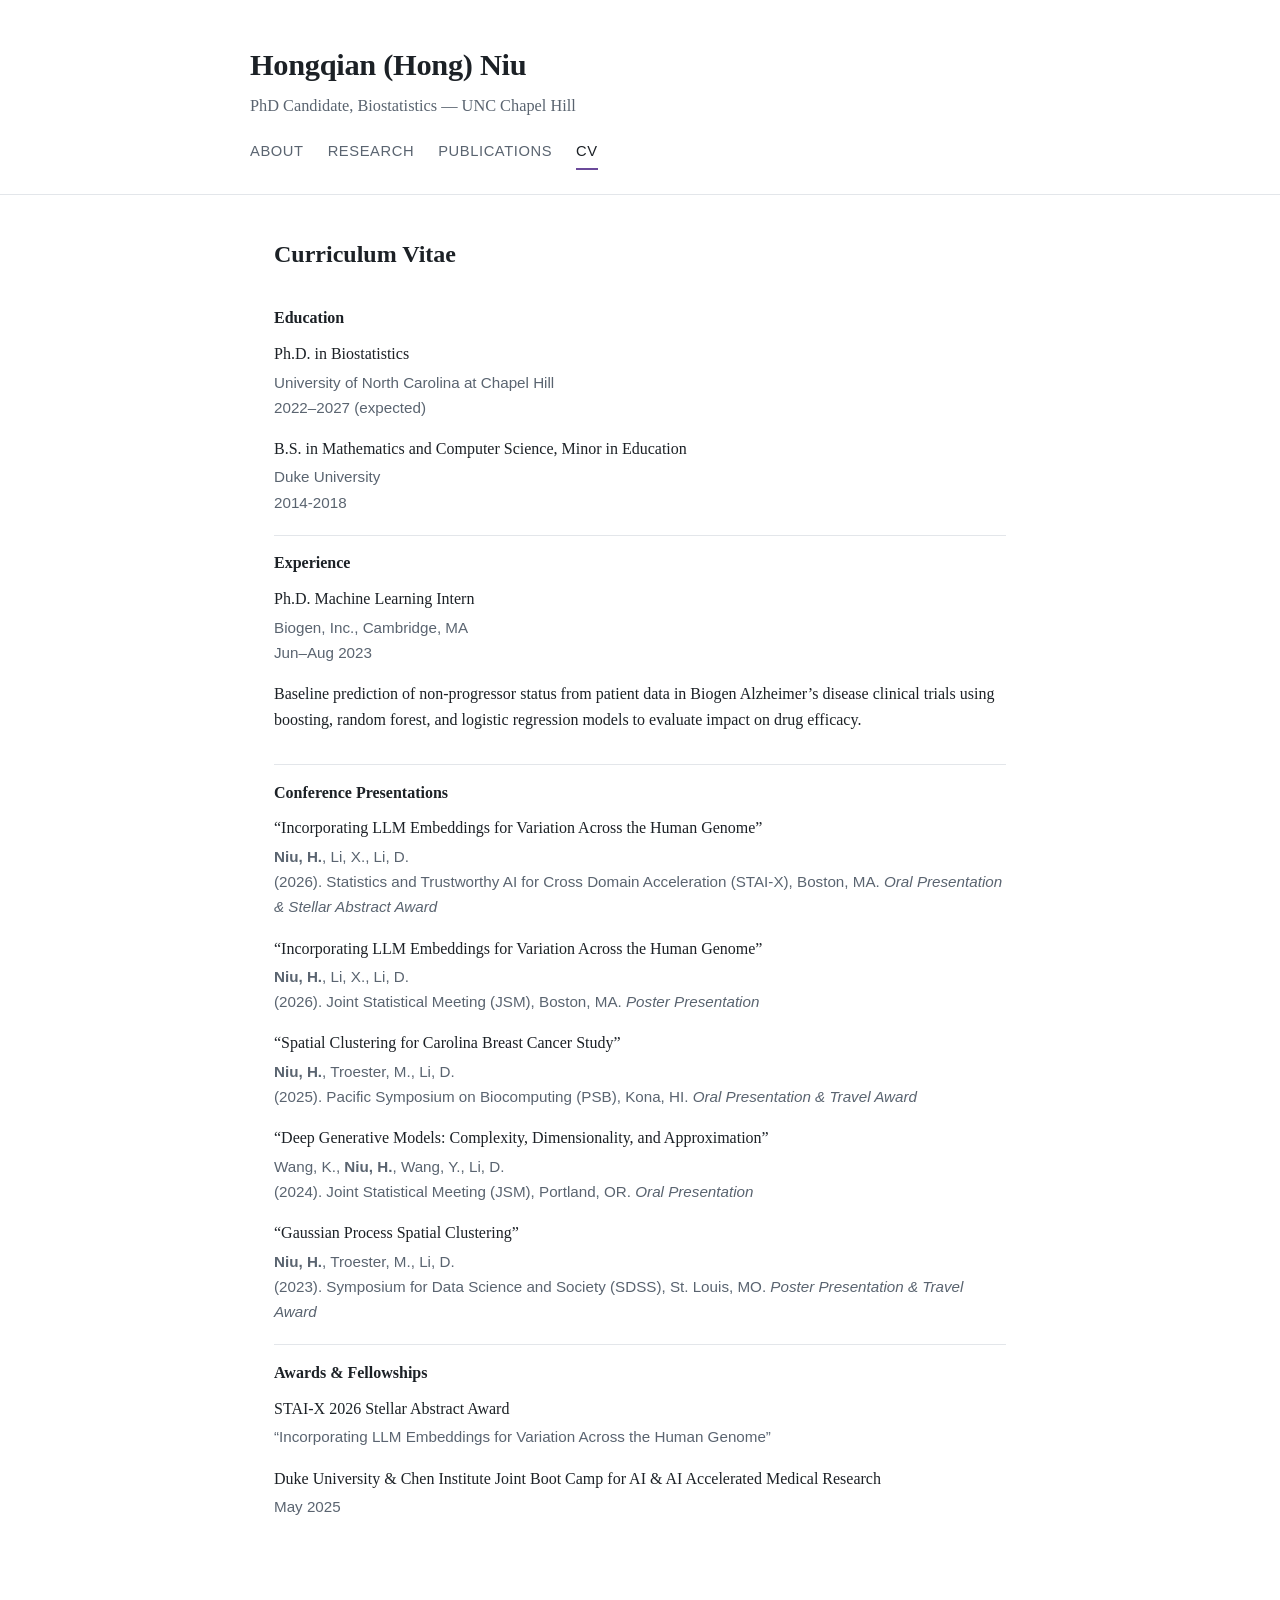
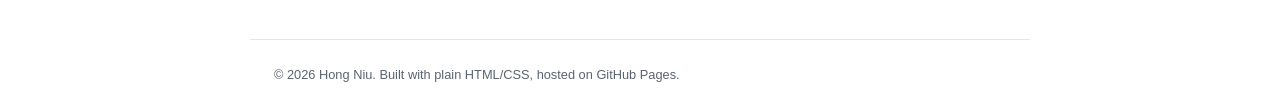
==== cv.html @ e0e41a6f "initial" ====
<!DOCTYPE html>
<html lang="en">
<head>
<meta charset="UTF-8">
<meta name="viewport" content="width=device-width, initial-scale=1.0">
<title>CV — Hong Niu</title>
<link rel="stylesheet" href="css/style.css">
</head>
<body>

<header class="site-header">
  <div class="header-inner">
    <p class="name">Hongqian (Hong) Niu</p>
    <p class="role">PhD Candidate, Biostatistics — UNC Chapel Hill</p>
    <nav class="site-nav">
      <a href="index.html">About</a>
      <a href="research.html">Research</a>
      <a href="publications.html">Publications</a>
      <a href="cv.html" class="active">CV</a>
    </nav>
  </div>
</header>

<main>
  <h1 class="page-title">Curriculum Vitae</h1>

  <section>
    <div class="entry">
      <p class="entry-title" style="margin-bottom: 0.6rem;">Education</p>
      <div class="cv-item">
        <p class="cv-degree">Ph.D. in Biostatistics</p>
        <p class="entry-meta">University of North Carolina at Chapel Hill<br>2022&ndash;2027 (expected)</p>
      </div>
      <div class="cv-item">
        <p class="cv-degree">B.S. in Mathematics and Computer Science, Minor in Education</p>
        <p class="entry-meta">Duke University<br>2014-2018</p>
      </div>
    </div>

    <div class="entry">
      <p class="entry-title" style="margin-bottom: 0.6rem;">Experience</p>
      <div class="cv-item">
        <p class="cv-degree">Ph.D. Machine Learning Intern</p>
        <p class="entry-meta">Biogen, Inc., Cambridge, MA<br>Jun&ndash;Aug 2023</p>
        <p>Baseline prediction of non-progressor status from patient data in Biogen Alzheimer&rsquo;s
          disease clinical trials using boosting, random forest, and logistic regression models to
          evaluate impact on drug efficacy.</p>
      </div>
    </div>

    <div class="entry">
      <p class="entry-title" style="margin-bottom: 0.6rem;">Conference Presentations</p>

      <div class="cv-item">
        <p class="cv-degree">&ldquo;Incorporating LLM Embeddings for Variation Across the Human Genome&rdquo;</p>
        <p class="entry-meta"><strong>Niu, H.</strong>, Li, X., Li, D.<br>(2026). Statistics and Trustworthy AI for Cross Domain Acceleration (STAI-X), Boston, MA. <em>Oral Presentation &amp; Stellar Abstract Award</em></p>
      </div>

      <div class="cv-item">
        <p class="cv-degree">&ldquo;Incorporating LLM Embeddings for Variation Across the Human Genome&rdquo;</p>
        <p class="entry-meta"><strong>Niu, H.</strong>, Li, X., Li, D.<br>(2026). Joint Statistical Meeting (JSM), Boston, MA. <em>Poster Presentation</em></p>
      </div>

      <div class="cv-item">
        <p class="cv-degree">&ldquo;Spatial Clustering for Carolina Breast Cancer Study&rdquo;</p>
        <p class="entry-meta"><strong>Niu, H.</strong>, Troester, M., Li, D.<br>(2025). Pacific Symposium on Biocomputing (PSB), Kona, HI. <em>Oral Presentation &amp; Travel Award</em></p>
      </div>

      <div class="cv-item">
        <p class="cv-degree">&ldquo;Deep Generative Models: Complexity, Dimensionality, and Approximation&rdquo;</p>
        <p class="entry-meta">Wang, K., <strong>Niu, H.</strong>, Wang, Y., Li, D.<br>(2024). Joint Statistical Meeting (JSM), Portland, OR. <em>Oral Presentation</em></p>
      </div>

      <div class="cv-item">
        <p class="cv-degree">&ldquo;Gaussian Process Spatial Clustering&rdquo;</p>
        <p class="entry-meta"><strong>Niu, H.</strong>, Troester, M., Li, D.<br>(2023). Symposium for Data Science and Society (SDSS), St. Louis, MO. <em>Poster Presentation &amp; Travel Award</em></p>
      </div>
    </div>

    <!--
    <div class="entry">
      <p class="entry-title">Skills</p>
      <p>R, Python, SAS, [statistical methods], [software/tools]</p>
    </div>
    -->

    <div class="entry">
      <p class="entry-title" style="margin-bottom: 0.6rem;">Awards &amp; Fellowships</p>
      <div class="cv-item">
        <p class="cv-degree">STAI-X 2026 Stellar Abstract Award</p>
        <p class="entry-meta">&ldquo;Incorporating LLM Embeddings for Variation Across the Human Genome&rdquo;</p>
      </div>
      <div class="cv-item">
        <p class="cv-degree">Duke University &amp; Chen Institute Joint Boot Camp for AI &amp; AI Accelerated Medical Research</p>
        <p class="entry-meta">May 2025</p>
      </div>
    </div>
  </section>
</main>

<footer class="site-footer">
  &copy; 2026 Hong Niu. Built with plain HTML/CSS, hosted on GitHub Pages.
</footer>

</body>
</html>
---- css/style.css ----
:root {
  --ink: #1c2126;
  --muted: #5a6470;
  --line: #e3e6ea;
  --accent: #6b4a9a;
  --bg: #ffffff;
  --bg-soft: #f7f7f8;
  --max-width: 780px;
}

* { box-sizing: border-box; }

body {
  margin: 0;
  font-family: "Georgia", "Iowan Old Style", serif;
  color: var(--ink);
  background: var(--bg);
  line-height: 1.65;
}

header.site-header {
  border-bottom: 1px solid var(--line);
  padding: 2.5rem 1.5rem 1.5rem;
}

.header-inner {
  max-width: var(--max-width);
  margin: 0 auto;
}

.name {
  font-size: 1.9rem;
  font-weight: 700;
  margin: 0 0 0.15rem;
  letter-spacing: -0.01em;
}

.role {
  color: var(--muted);
  font-size: 1.02rem;
  margin: 0 0 1.2rem;
}

nav.site-nav {
  display: flex;
  gap: 1.5rem;
  font-family: "Helvetica Neue", Arial, sans-serif;
  font-size: 0.92rem;
  text-transform: uppercase;
  letter-spacing: 0.04em;
}

nav.site-nav a {
  color: var(--muted);
  text-decoration: none;
  padding-bottom: 0.3rem;
  border-bottom: 2px solid transparent;
}

nav.site-nav a:hover,
nav.site-nav a.active {
  color: var(--ink);
  border-bottom-color: var(--accent);
}

main {
  max-width: var(--max-width);
  margin: 0 auto;
  padding: 2.5rem 1.5rem 4rem;
}

h1.page-title {
  font-size: 1.5rem;
  margin-top: 0;
}

h2.section-title {
  font-size: 1.05rem;
  font-family: "Helvetica Neue", Arial, sans-serif;
  text-transform: uppercase;
  letter-spacing: 0.04em;
  color: var(--accent);
  border-bottom: 1px solid var(--line);
  padding-bottom: 0.4rem;
  margin: 0 0 1rem;
}

section { margin-bottom: 2.2rem; }

.headshot {
  width: 190px;
  height: 190px;
  object-fit: cover;
  object-position: center;
  border-radius: 50%;
  margin-bottom: 1.5rem;
}

.placeholder-note {
  font-family: "Helvetica Neue", Arial, sans-serif;
  font-size: 0.85rem;
  color: var(--accent);
  background: var(--bg-soft);
  border-left: 3px solid var(--accent);
  padding: 0.6rem 0.9rem;
  margin-bottom: 1.5rem;
}

.entry {
  padding: 0.9rem 0;
  border-bottom: 1px solid var(--line);
}
.entry:last-child { border-bottom: none; }

.entry-title { font-weight: 700; margin: 0 0 0.2rem; }
.entry-meta {
  font-family: "Helvetica Neue", Arial, sans-serif;
  font-size: 0.95rem;
  color: var(--muted);
  margin: 0 0 0.35rem;
}

a { color: var(--accent); }

.cv-item {
  margin-bottom: 1rem;
}
.cv-item:last-child {
  margin-bottom: 0;
}
.cv-degree {
  margin: 0 0 0.15rem;
}

.scholar-note {
  margin-bottom: 1.5rem;
}

.figure {
  display: block;
  width: 60%;
  max-width: 60%;
  height: auto;
  border: 1px solid var(--line);
  border-radius: 4px;
  margin: 0.8rem auto;
}

.unc-blue { color: #4B9CD3; }
.duke-blue { color: #00539B; }

.cv-download {
  display: inline-block;
  font-family: "Helvetica Neue", Arial, sans-serif;
  font-size: 0.9rem;
  border: 1px solid var(--ink);
  padding: 0.5rem 1rem;
  text-decoration: none;
  color: var(--ink);
  margin-bottom: 1.5rem;
}
.cv-download:hover { background: var(--ink); color: var(--bg); }

footer.site-footer {
  max-width: var(--max-width);
  margin: 0 auto;
  padding: 1.5rem;
  font-family: "Helvetica Neue", Arial, sans-serif;
  font-size: 0.8rem;
  color: var(--muted);
  border-top: 1px solid var(--line);
}

@media (max-width: 480px) {
  nav.site-nav { flex-wrap: wrap; gap: 0.9rem; }
}
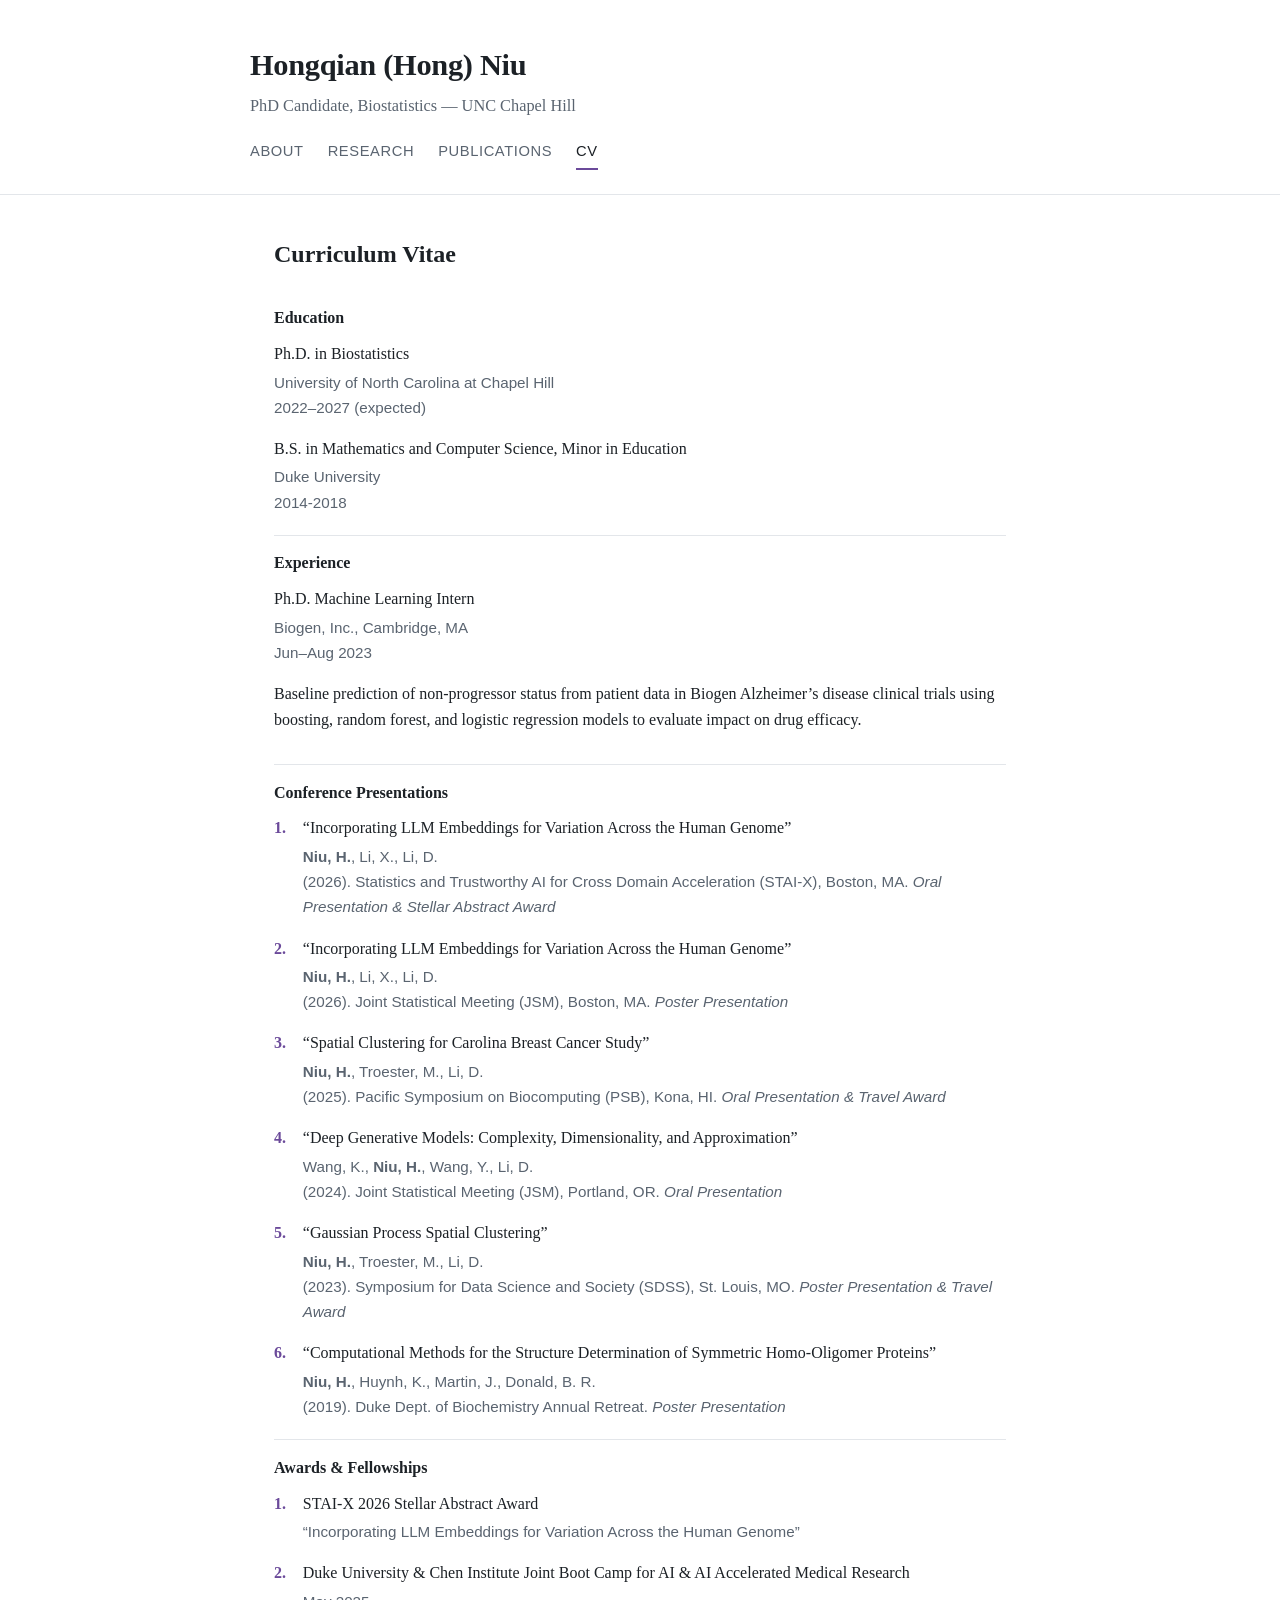
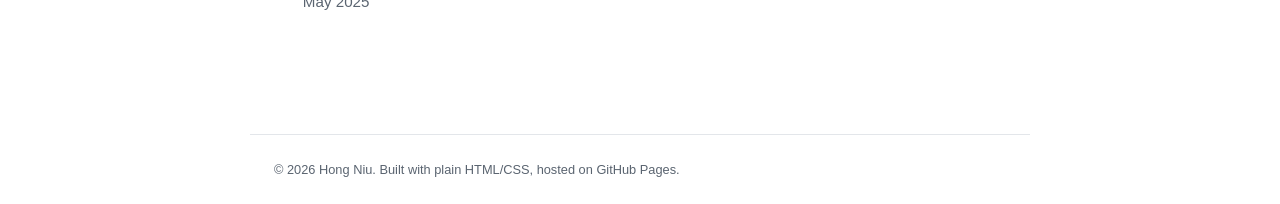
==== commit 222c2718: "add numberings" ====
--- a/cv.html
+++ b/cv.html
@@ -48,7 +48,7 @@
       </div>
     </div>
 
-    <div class="entry">
+    <div class="entry cv-numbered">
       <p class="entry-title" style="margin-bottom: 0.6rem;">Conference Presentations</p>
 
       <div class="cv-item">
@@ -75,6 +75,11 @@
         <p class="cv-degree">&ldquo;Gaussian Process Spatial Clustering&rdquo;</p>
         <p class="entry-meta"><strong>Niu, H.</strong>, Troester, M., Li, D.<br>(2023). Symposium for Data Science and Society (SDSS), St. Louis, MO. <em>Poster Presentation &amp; Travel Award</em></p>
       </div>
+
+      <div class="cv-item">
+        <p class="cv-degree">&ldquo;Computational Methods for the Structure Determination of Symmetric Homo-Oligomer Proteins&rdquo;</p>
+        <p class="entry-meta"><strong>Niu, H.</strong>, Huynh, K., Martin, J., Donald, B. R.<br>(2019). Duke Dept. of Biochemistry Annual Retreat. <em>Poster Presentation</em></p>
+      </div>
     </div>
 
     <!--
@@ -84,7 +89,7 @@
     </div>
     -->
 
-    <div class="entry">
+    <div class="entry cv-numbered">
       <p class="entry-title" style="margin-bottom: 0.6rem;">Awards &amp; Fellowships</p>
       <div class="cv-item">
         <p class="cv-degree">STAI-X 2026 Stellar Abstract Award</p>
--- a/css/style.css
+++ b/css/style.css
@@ -112,6 +112,23 @@
 }
 .entry:last-child { border-bottom: none; }
 
+.pub-list {
+  counter-reset: pub;
+}
+.pub-list .entry {
+  position: relative;
+  padding-left: 1.8rem;
+}
+.pub-list .entry::before {
+  counter-increment: pub;
+  content: counter(pub) ".";
+  position: absolute;
+  left: 0;
+  top: 0.9rem;
+  font-weight: 700;
+  color: var(--accent);
+}
+
 .entry-title { font-weight: 700; margin: 0 0 0.2rem; }
 .entry-meta {
   font-family: "Helvetica Neue", Arial, sans-serif;
@@ -130,6 +147,23 @@
 }
 .cv-degree {
   margin: 0 0 0.15rem;
+}
+
+.cv-numbered {
+  counter-reset: cvnum;
+}
+.cv-numbered .cv-item {
+  position: relative;
+  padding-left: 1.8rem;
+}
+.cv-numbered .cv-item::before {
+  counter-increment: cvnum;
+  content: counter(cvnum) ".";
+  position: absolute;
+  left: 0;
+  top: 0;
+  font-weight: 700;
+  color: var(--accent);
 }
 
 .scholar-note {
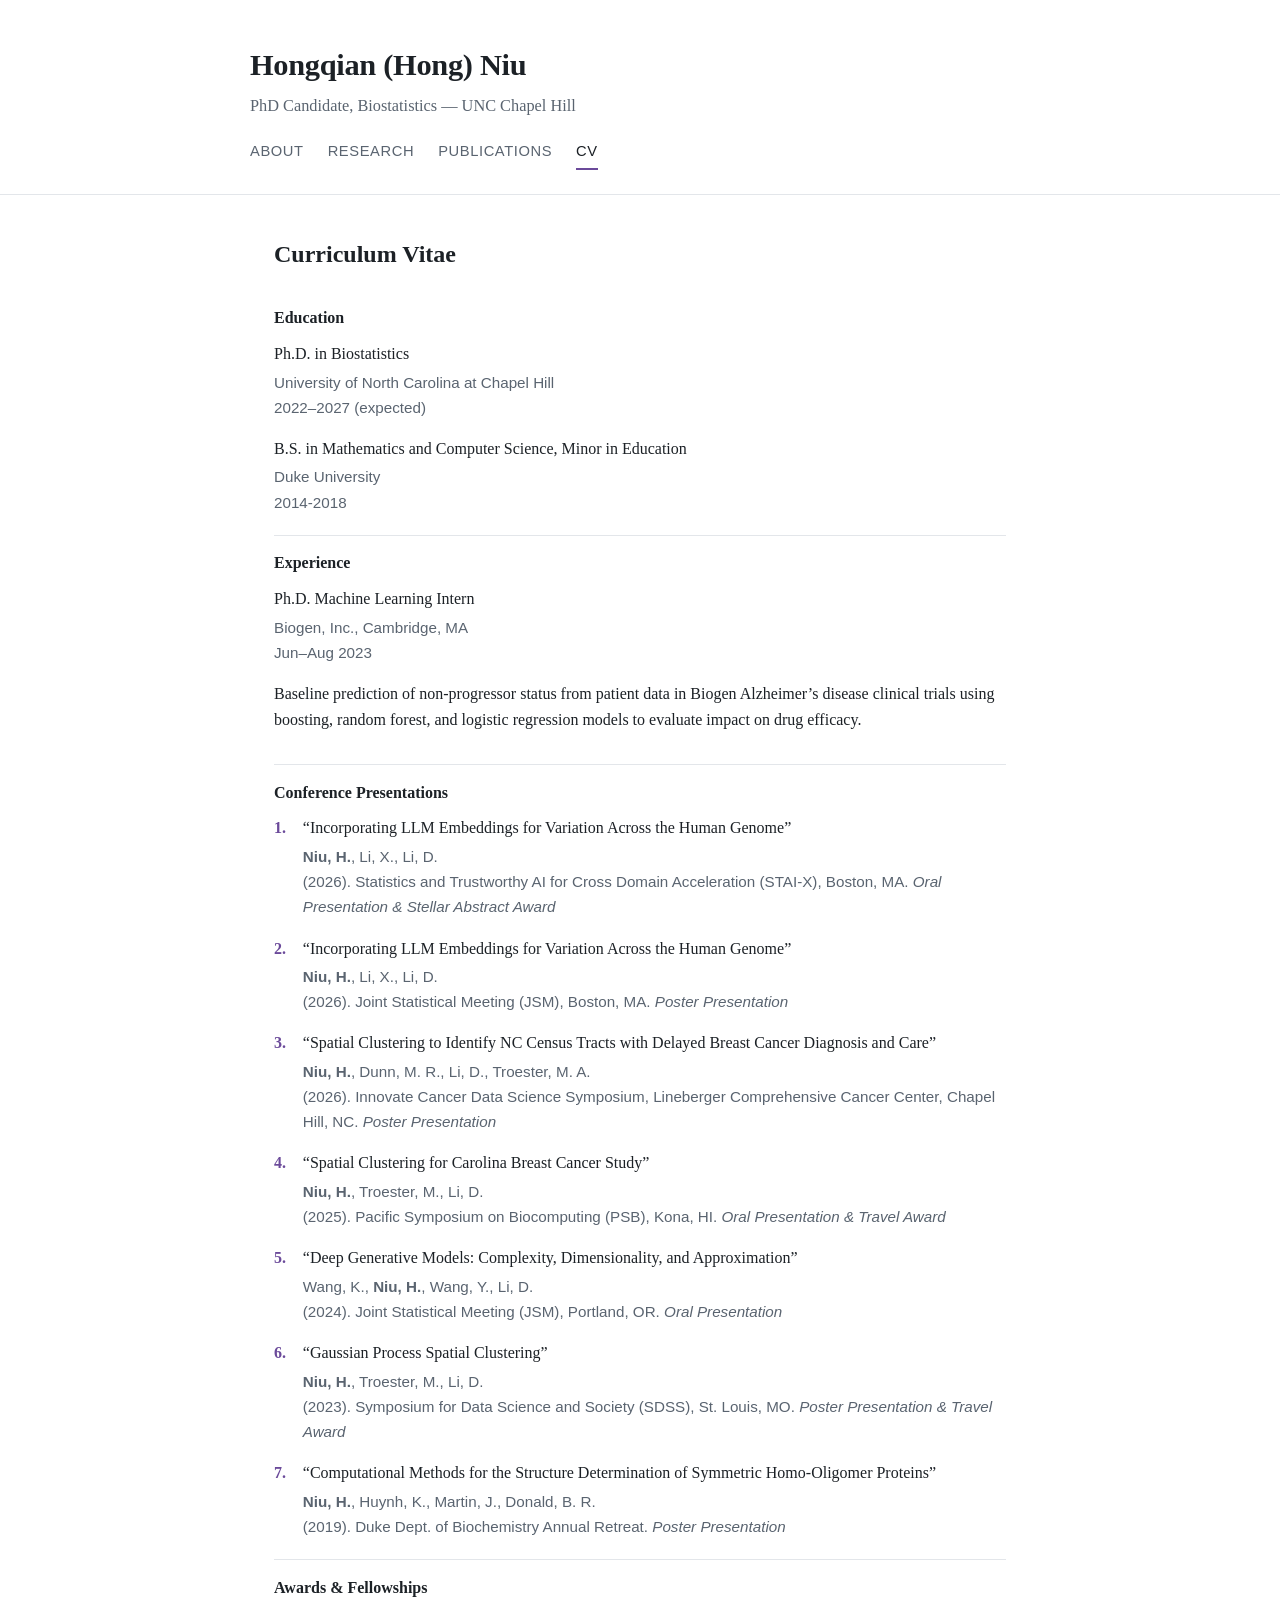
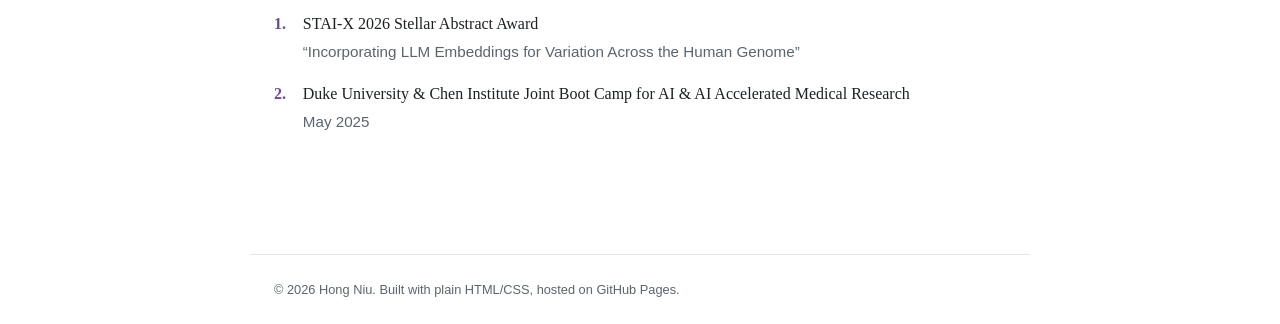
==== commit db4cd424: "update talks" ====
--- a/cv.html
+++ b/cv.html
@@ -62,6 +62,11 @@
       </div>
 
       <div class="cv-item">
+        <p class="cv-degree">&ldquo;Spatial Clustering to Identify NC Census Tracts with Delayed Breast Cancer Diagnosis and Care&rdquo;</p>
+        <p class="entry-meta"><strong>Niu, H.</strong>, Dunn, M. R., Li, D., Troester, M. A.<br>(2026). Innovate Cancer Data Science Symposium, Lineberger Comprehensive Cancer Center, Chapel Hill, NC. <em>Poster Presentation</em></p>
+      </div>
+
+      <div class="cv-item">
         <p class="cv-degree">&ldquo;Spatial Clustering for Carolina Breast Cancer Study&rdquo;</p>
         <p class="entry-meta"><strong>Niu, H.</strong>, Troester, M., Li, D.<br>(2025). Pacific Symposium on Biocomputing (PSB), Kona, HI. <em>Oral Presentation &amp; Travel Award</em></p>
       </div>
